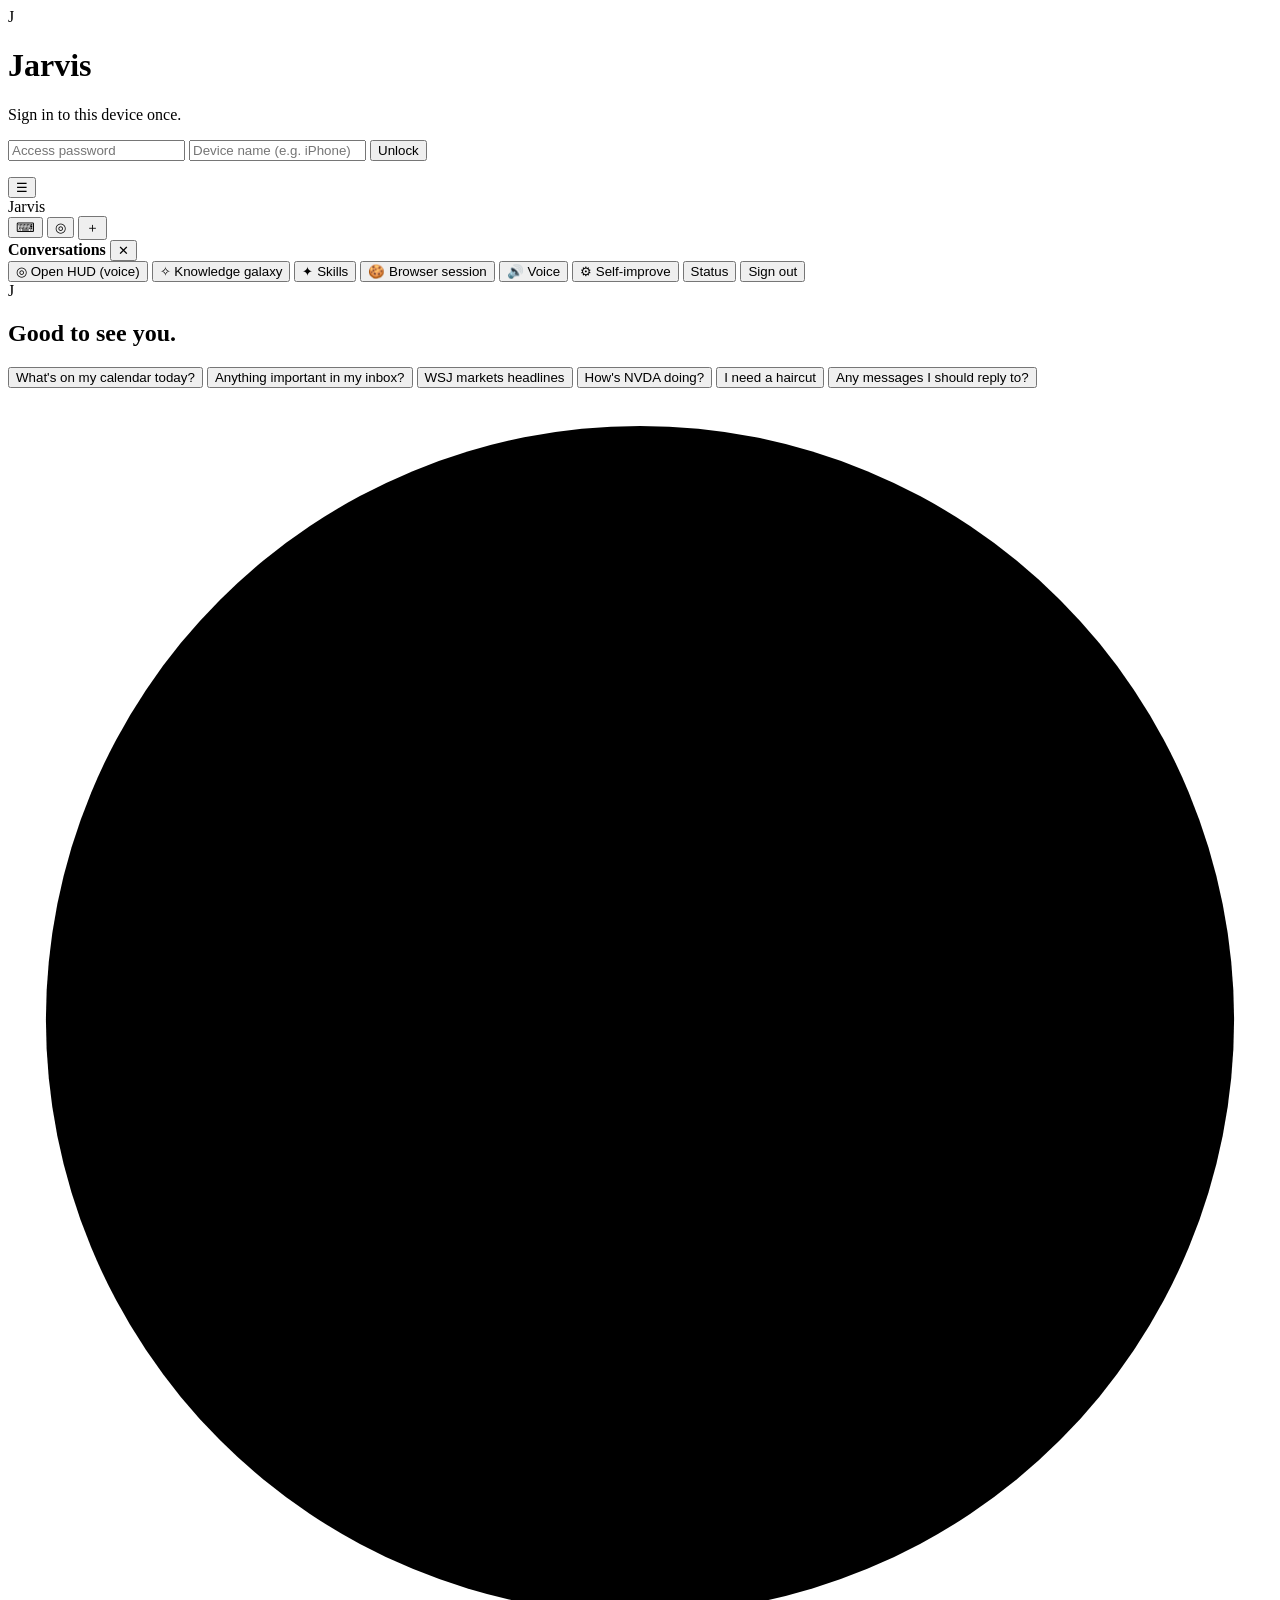
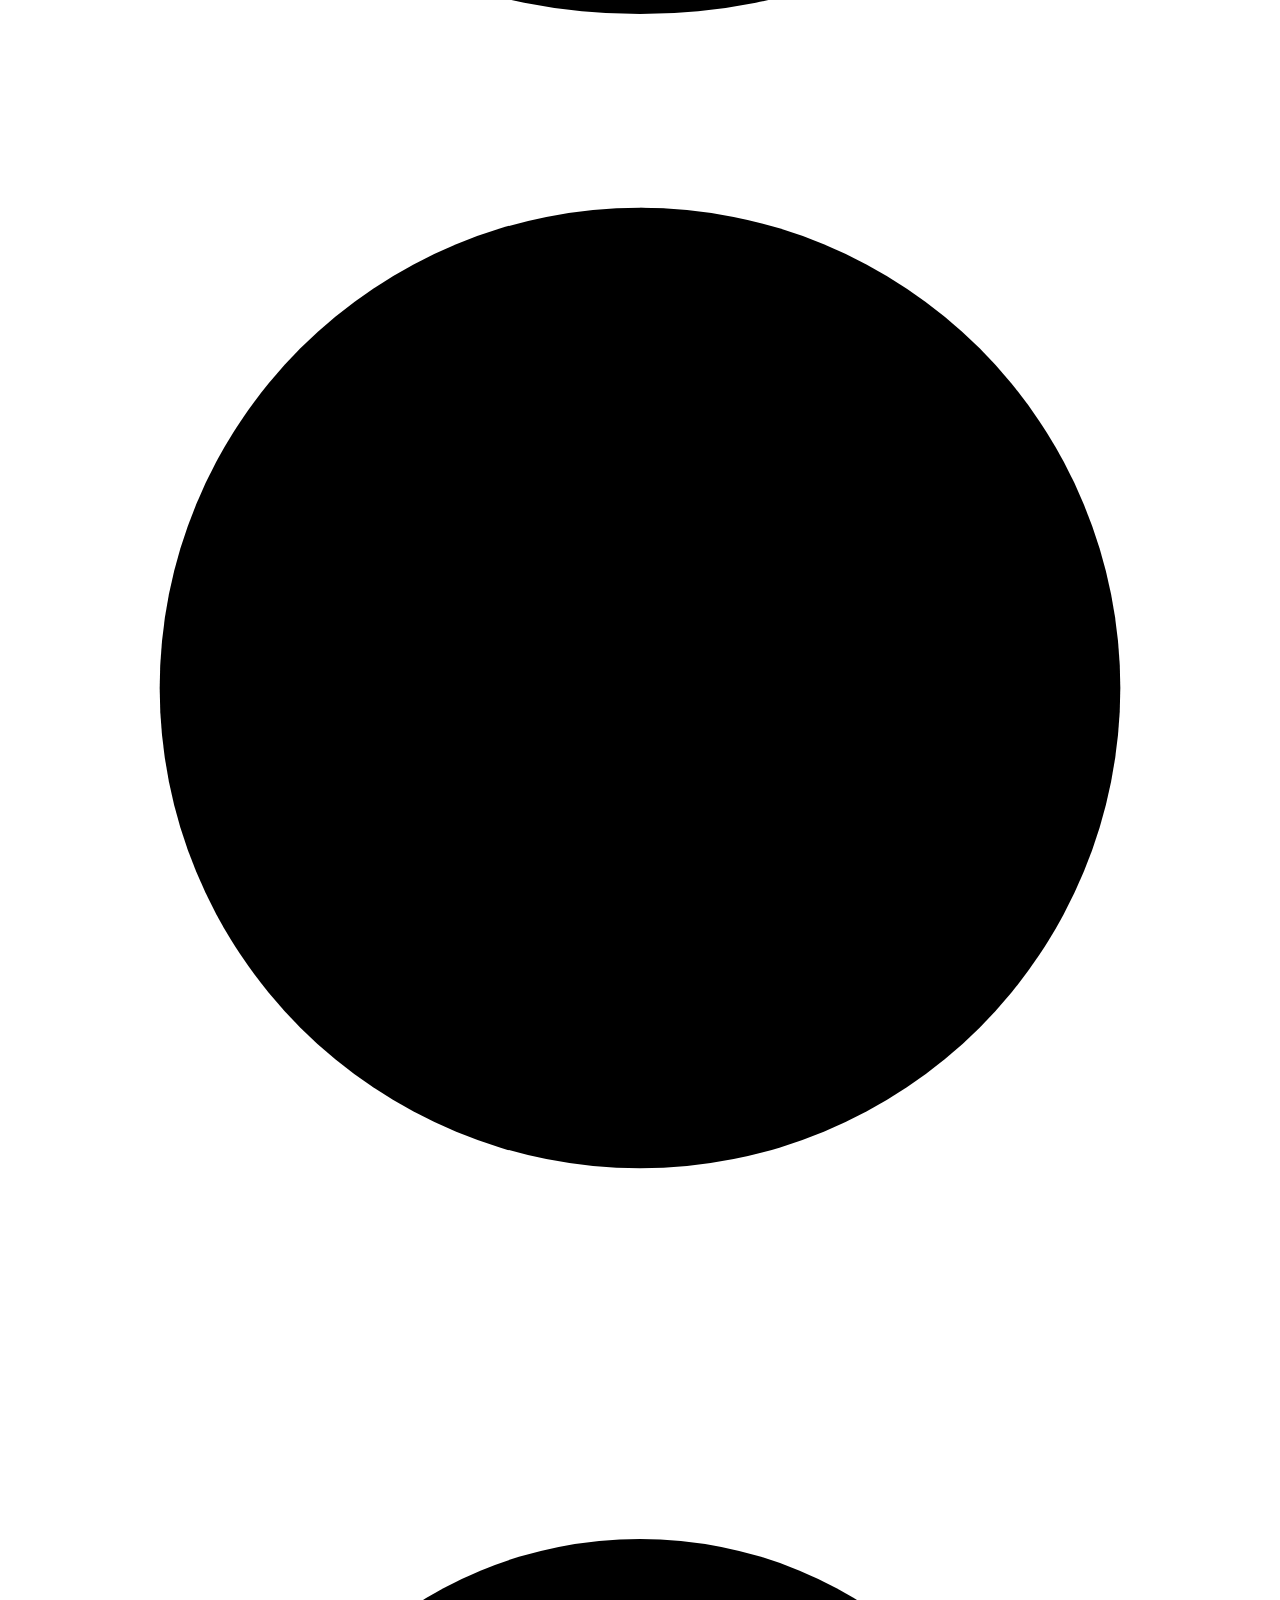
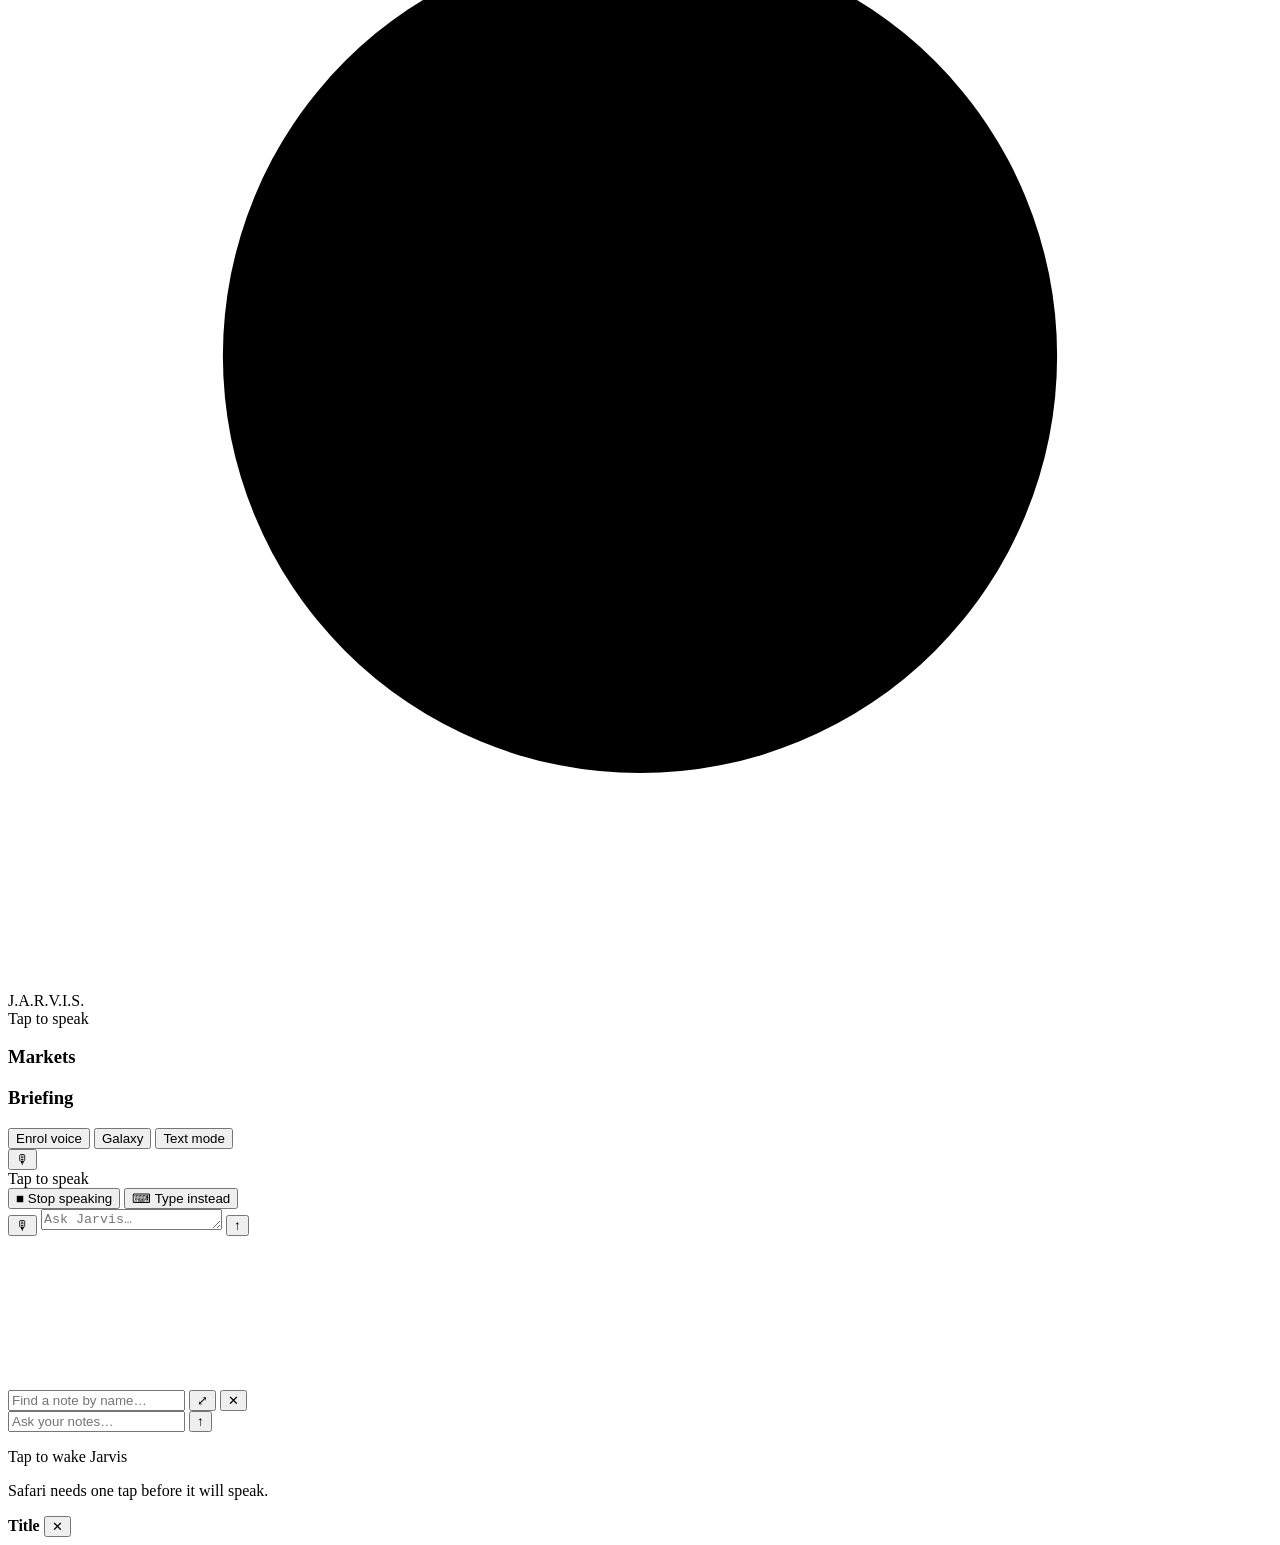
==== web/index.html @ 0a6e9d6f "Notice notes that arrive on their own, and stop speech dying after one answer Two fixes and one addi" ====
<!doctype html>
<html lang="en">
<head>
<meta charset="utf-8">
<meta name="viewport" content="width=device-width, initial-scale=1, viewport-fit=cover, maximum-scale=1">
<meta name="theme-color" content="#0b0f14">
<meta name="apple-mobile-web-app-capable" content="yes">
<meta name="apple-mobile-web-app-status-bar-style" content="black-translucent">
<meta name="apple-mobile-web-app-title" content="Jarvis">
<title>Jarvis</title>
<link rel="manifest" href="/manifest.webmanifest">
<link rel="apple-touch-icon" href="/static/icons/icon-192.png">
<link rel="stylesheet" href="/static/style.css?v=19">
<link rel="stylesheet" href="/static/hud.css?v=19">
</head>
<body>

<div id="login" class="gate">
  <div class="gate-card">
    <div class="logo">J</div>
    <h1>Jarvis</h1>
    <p class="muted">Sign in to this device once.</p>
    <input id="password" type="password" placeholder="Access password" autocomplete="current-password">
    <input id="label" type="text" placeholder="Device name (e.g. iPhone)" autocomplete="off">
    <button id="login-btn">Unlock</button>
    <p id="login-error" class="error"></p>
  </div>
</div>

<div id="app" class="app hidden">
  <header class="topbar">
    <button id="menu-btn" class="icon-btn" aria-label="Conversations">☰</button>
    <div class="title">
      <span class="dot" id="status-dot"></span>
      <span>Jarvis</span>
    </div>
    <div class="topbar-actions">
      <button id="mode-btn" class="icon-btn" aria-label="Switch between voice and text" title="Switch mode">⌨</button>
      <button id="loc-btn" class="icon-btn" aria-label="Share location" title="Share location">◎</button>
      <button id="new-btn" class="icon-btn" aria-label="New conversation">＋</button>
    </div>
  </header>

  <aside id="drawer" class="drawer">
    <div class="drawer-head">
      <strong>Conversations</strong>
      <button id="drawer-close" class="icon-btn">✕</button>
    </div>
    <div id="conv-list" class="conv-list"></div>
    <div class="drawer-foot">
      <button id="hud-btn" class="ghost-btn">◎ Open HUD (voice)</button>
      <button id="galaxy-btn" class="ghost-btn">✧ Knowledge galaxy</button>
      <button id="skills-btn" class="ghost-btn">✦ Skills</button>
      <button id="cookies-btn" class="ghost-btn">🍪 Browser session</button>
      <button id="voice-btn" class="ghost-btn">🔊 Voice</button>
      <button id="auto-btn" class="ghost-btn">⚙ Self-improve</button>
      <button id="status-btn" class="ghost-btn">Status</button>
      <button id="logout-btn" class="ghost-btn danger">Sign out</button>
    </div>
  </aside>
  <div id="scrim" class="scrim"></div>

  <main id="messages" class="messages">
    <div class="welcome">
      <div class="logo big">J</div>
      <h2>Good to see you.</h2>
      <div class="suggestions">
        <button class="chip">What's on my calendar today?</button>
        <button class="chip">Anything important in my inbox?</button>
        <button class="chip">WSJ markets headlines</button>
        <button class="chip">How's NVDA doing?</button>
        <button class="chip">I need a haircut</button>
        <button class="chip">Any messages I should reply to?</button>
      </div>
    </div>
  </main>

  <div id="hud" class="hud hidden" data-state="idle">
    <div id="hud-alert" class="hud-alert hidden"></div>

    <div id="hud-stage" class="hud-stage" role="button" tabindex="0"
         aria-label="Tap to speak to Jarvis">
      <svg class="hud-ring spin-slow" viewBox="0 0 200 200" aria-hidden="true">
        <circle class="ring-track" cx="100" cy="100" r="94"/>
        <circle class="ring-outer" cx="100" cy="100" r="88" stroke-dasharray="2 10"/>
        <path class="ring-sweep" d="M100 12 A88 88 0 0 1 172 52"/>
        <path class="ring-accent" d="M28 148 A88 88 0 0 0 62 180"/>
      </svg>

      <svg class="hud-ring spin-reverse" viewBox="0 0 200 200" aria-hidden="true">
        <circle class="ring-track" cx="100" cy="100" r="76"/>
        <g class="ring-ticks" id="hud-ticks"></g>
        <path class="ring-sweep" d="M100 24 A76 76 0 0 1 152 46" opacity="0.75"/>
      </svg>

      <svg class="hud-ring spin-slow" viewBox="0 0 200 200" aria-hidden="true"
           style="--spin: 68s">
        <circle class="ring-outer" cx="100" cy="100" r="66" stroke-dasharray="1 6"/>
      </svg>

      <div class="hud-core">
        <span class="hud-label">J.A.R.V.I.S.</span>
      </div>
    </div>

    <div id="hud-status" class="hud-status">Tap to speak</div>

    <!-- Panels flank the reactor on a wide screen and stack under it on a
         phone. They refresh on their own timers and never call the model. -->
    <div class="hud-panels">
      <section class="hud-panel" id="panel-markets">
        <h3>Markets <span class="dot-status" data-for="markets"></span></h3>
        <div class="panel-body"></div>
      </section>
      <section class="hud-panel" id="panel-briefing">
        <h3>Briefing <span class="dot-status" data-for="calendar"></span></h3>
        <div class="panel-body"></div>
      </section>
    </div>

    <div class="hud-actions">
      <button id="hud-enroll" class="hud-btn">Enrol voice</button>
      <button id="hud-galaxy" class="hud-btn">Galaxy</button>
      <button id="hud-exit" class="hud-btn">Text mode</button>
    </div>
  </div>

  <div id="voice-panel" class="voice-panel hidden">
    <div id="voice-transcript" class="voice-transcript"></div>
    <button id="voice-orb" class="voice-orb" aria-label="Hold to speak">
      <span class="orb-ring"></span>
      <span class="orb-icon">🎙</span>
    </button>
    <div id="voice-hint" class="voice-hint">Tap to speak</div>
    <div class="voice-actions">
      <button id="voice-stop" class="ghost-btn hidden">■ Stop speaking</button>
      <button id="voice-to-text" class="ghost-btn">⌨ Type instead</button>
    </div>
  </div>

  <form id="composer" class="composer">
    <button id="mic-btn" type="button" class="icon-btn mic" aria-label="Dictate">🎙</button>
    <textarea id="input" rows="1" placeholder="Ask Jarvis…" autocomplete="off"></textarea>
    <button id="send" type="submit" aria-label="Send">↑</button>
  </form>
</div>

<!-- The galaxy sits above everything: it is a place you go, not a panel you
     glance at, and it has to own the whole screen to read as depth. -->
<div id="galaxy" class="galaxy hidden">
  <!-- Two layers: a 2D starfield beneath, the WebGL graph above it with a
       transparent background. Keeping the backdrop out of three.js means a
       library upgrade can't take it with it. -->
  <canvas id="galaxy-stars"></canvas>
  <div id="galaxy-graph"></div>
  <div class="galaxy-bar">
    <input id="galaxy-search" type="search" placeholder="Find a note by name…"
           autocomplete="off" autocapitalize="none">
    <button id="galaxy-reset" class="icon-btn" title="Show everything">⤢</button>
    <button id="galaxy-close" class="icon-btn" aria-label="Close galaxy">✕</button>
  </div>
  <div id="galaxy-status" class="galaxy-status hidden"></div>

  <!-- Ask the vault from inside the galaxy. The answer names its sources and
       the camera flies to them. -->
  <div id="galaxy-ask">
    <div id="galaxy-answer" class="hidden"></div>
    <div class="ask-row">
      <input id="ask-input" type="text" autocomplete="off" autocapitalize="sentences"
             placeholder="Ask your notes…">
      <button id="ask-send" aria-label="Ask">↑</button>
    </div>
  </div>

  <div id="galaxy-note" class="galaxy-note hidden"></div>
</div>

<!-- Requirement 8: both the microphone and speechSynthesis need a secure
     context, and on plain HTTP both fail with no error of any kind. -->
<div id="insecure" class="insecure hidden"></div>

<!-- Requirement 2: Safari will not speak until a gesture has primed the audio
     engine, so the page cannot greet you on load. This asks for that gesture
     once, with the galaxy visible behind it, and the greeting follows the tap. -->
<div id="wake-gate" class="wake-gate hidden">
  <div class="wake-inner">
    <div class="wake-ring"></div>
    <!-- The greeting is on screen the moment the page loads; the tap is only
         what lets Safari say it out loud. -->
    <p class="wake-greeting" id="wake-greeting"></p>
    <p class="wake-title">Tap to wake Jarvis</p>
    <p class="wake-sub">Safari needs one tap before it will speak.</p>
  </div>
</div>

<div id="modal" class="modal hidden">
  <div class="modal-card">
    <div class="modal-head">
      <strong id="modal-title">Title</strong>
      <button id="modal-close" class="icon-btn">✕</button>
    </div>
    <div id="modal-body" class="modal-body"></div>
  </div>
</div>

<!-- Startup failures are otherwise invisible: a module that throws leaves every
     handler unbound, so the page renders normally and no button does anything.
     "It won't let me click unlock" is what that looks like from outside. This
     puts the actual error on screen where it can be read and reported. -->
<script>
(function () {
  var shown = false;
  // A mismatched pair of cached modules produces exactly this: one file fresh,
  // one stale, and an import that no longer resolves. Clearing and reloading
  // once fixes it, and there is no version of this the user could fix by hand.
  function healOnce(what) {
    if (!/Importing binding|SyntaxError|Failed to fetch dynamically imported/.test(what)) return false;
    if (sessionStorage.getItem('jarvis_healed')) return false;   // never loop
    sessionStorage.setItem('jarvis_healed', '1');
    var done = function () { location.reload(); };
    var jobs = [];
    if (window.caches) jobs.push(caches.keys().then(function (keys) {
      return Promise.all(keys.map(function (k) { return caches.delete(k); }));
    }));
    if (navigator.serviceWorker) jobs.push(
      navigator.serviceWorker.getRegistrations().then(function (rs) {
        return Promise.all(rs.map(function (r) { return r.unregister(); }));
      })
    );
    Promise.all(jobs).then(done, done);
    return true;
  }

  function show(what) {
    if (shown) return;
    shown = true;
    if (healOnce(what)) return;
    var bar = document.createElement('div');
    bar.setAttribute('role', 'alert');
    bar.style.cssText = 'position:fixed;left:0;right:0;bottom:0;z-index:9999;'
      + 'background:#3a1113;color:#ffd7d7;font:12px/1.4 ui-monospace,monospace;'
      + 'padding:10px 12px;max-height:40vh;overflow:auto;border-top:1px solid #ff5f56';
    bar.textContent = 'Jarvis failed to start: ' + what
      + ' — reload, and if it persists send this line.';
    document.body.appendChild(bar);
  }
  window.addEventListener('error', function (e) {
    show((e.message || 'script error') + (e.filename ? ' @ ' + e.filename.split('/').pop()
      + ':' + e.lineno : ''));
  });
  window.addEventListener('unhandledrejection', function (e) {
    show(String((e.reason && e.reason.message) || e.reason || 'promise rejected'));
  });
  // A module that never runs is the case a plain error handler misses: the
  // failure is a load error, not a thrown one.
  window.addEventListener('load', function () {
    setTimeout(function () {
      if (!window.__jarvisStarted) {
        show('the app script did not run (a load or syntax error)');
      }
    }, 3000);
  });
})();
</script>
<script type="module" src="/static/app.js?v=19"></script>
</body>
</html>
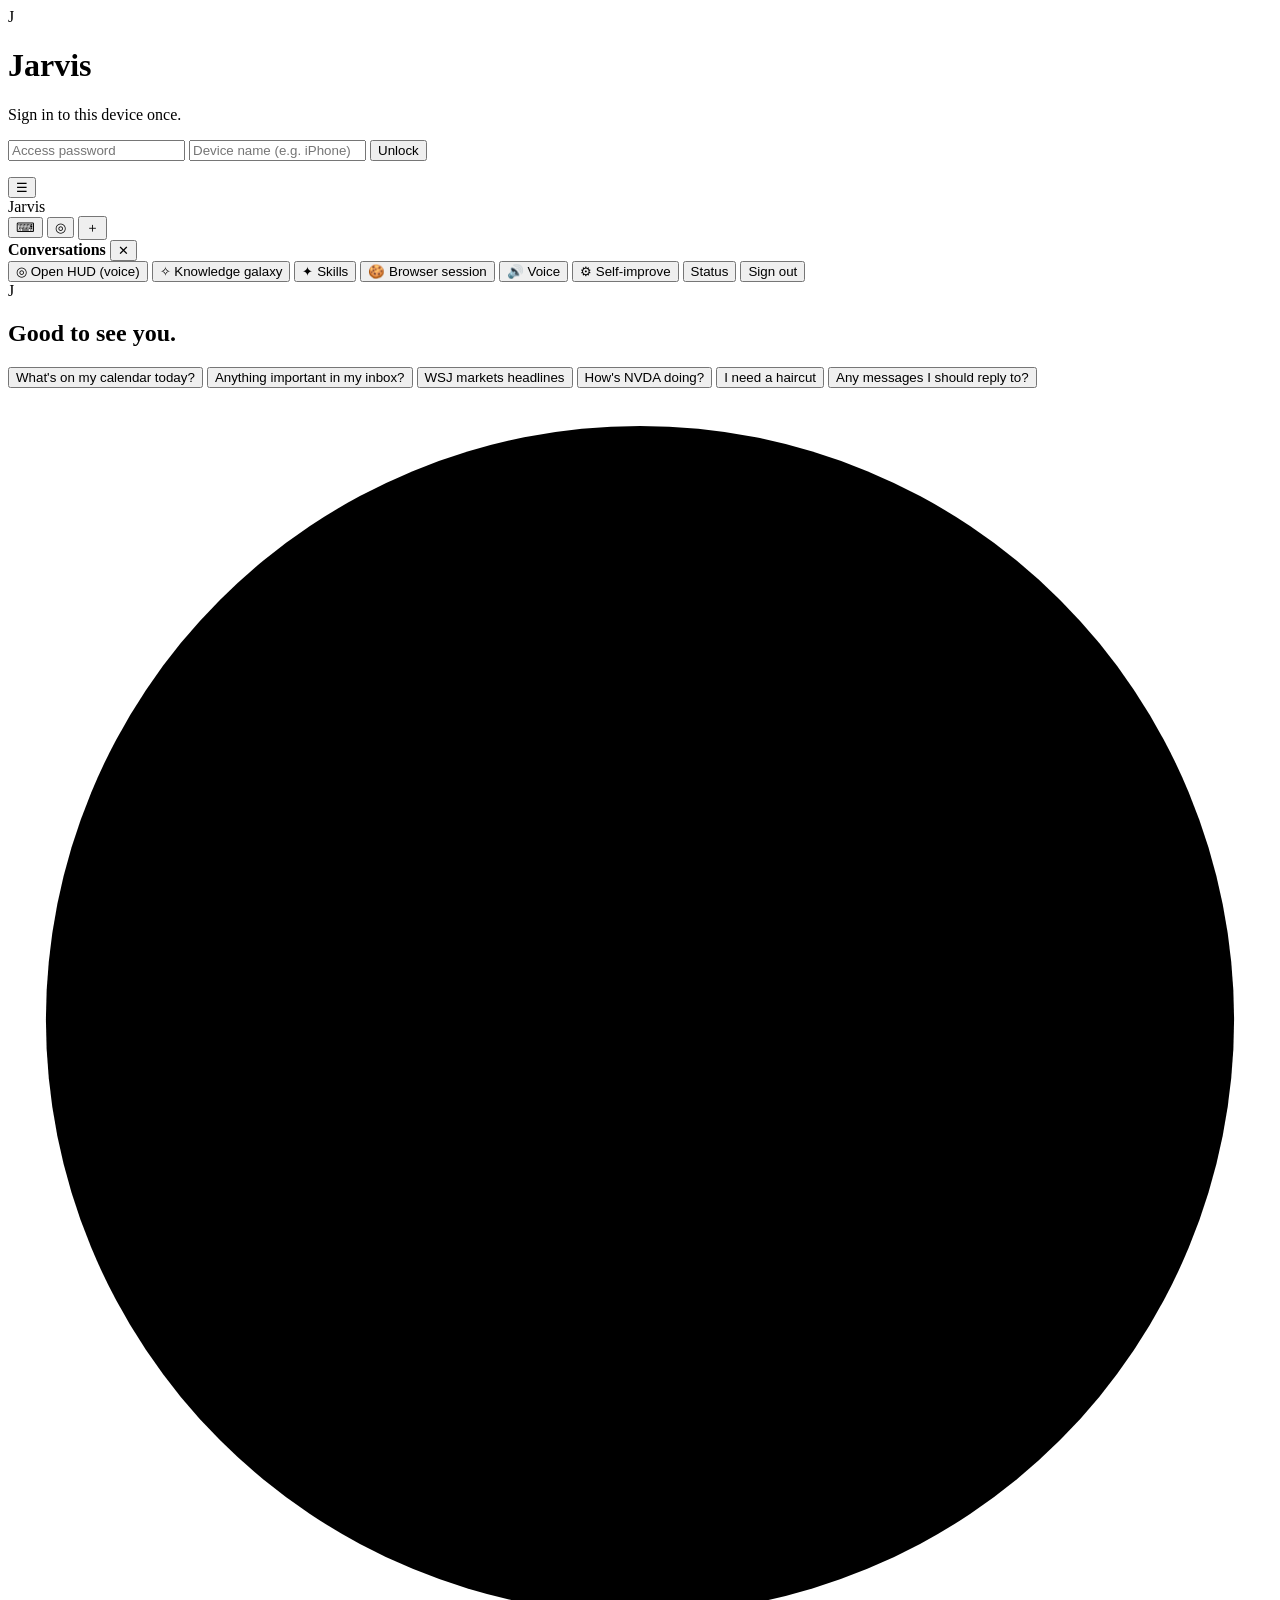
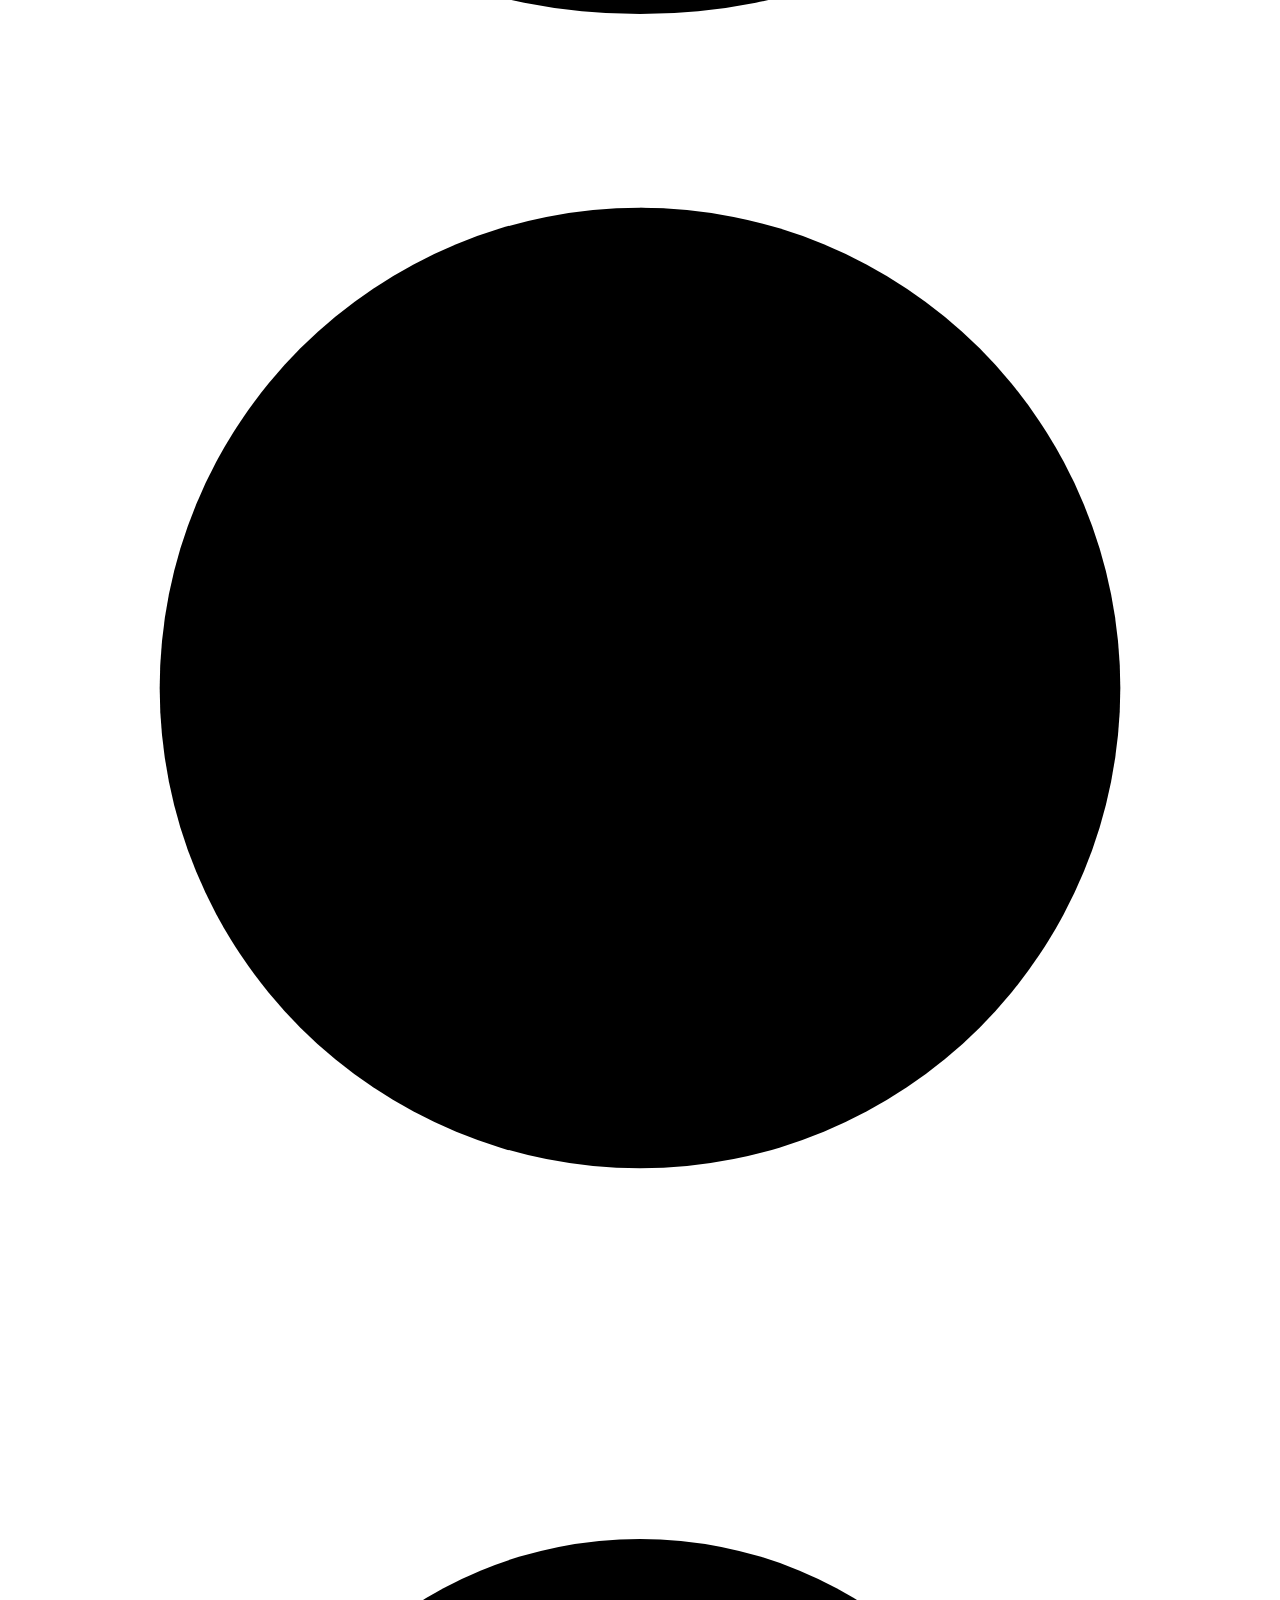
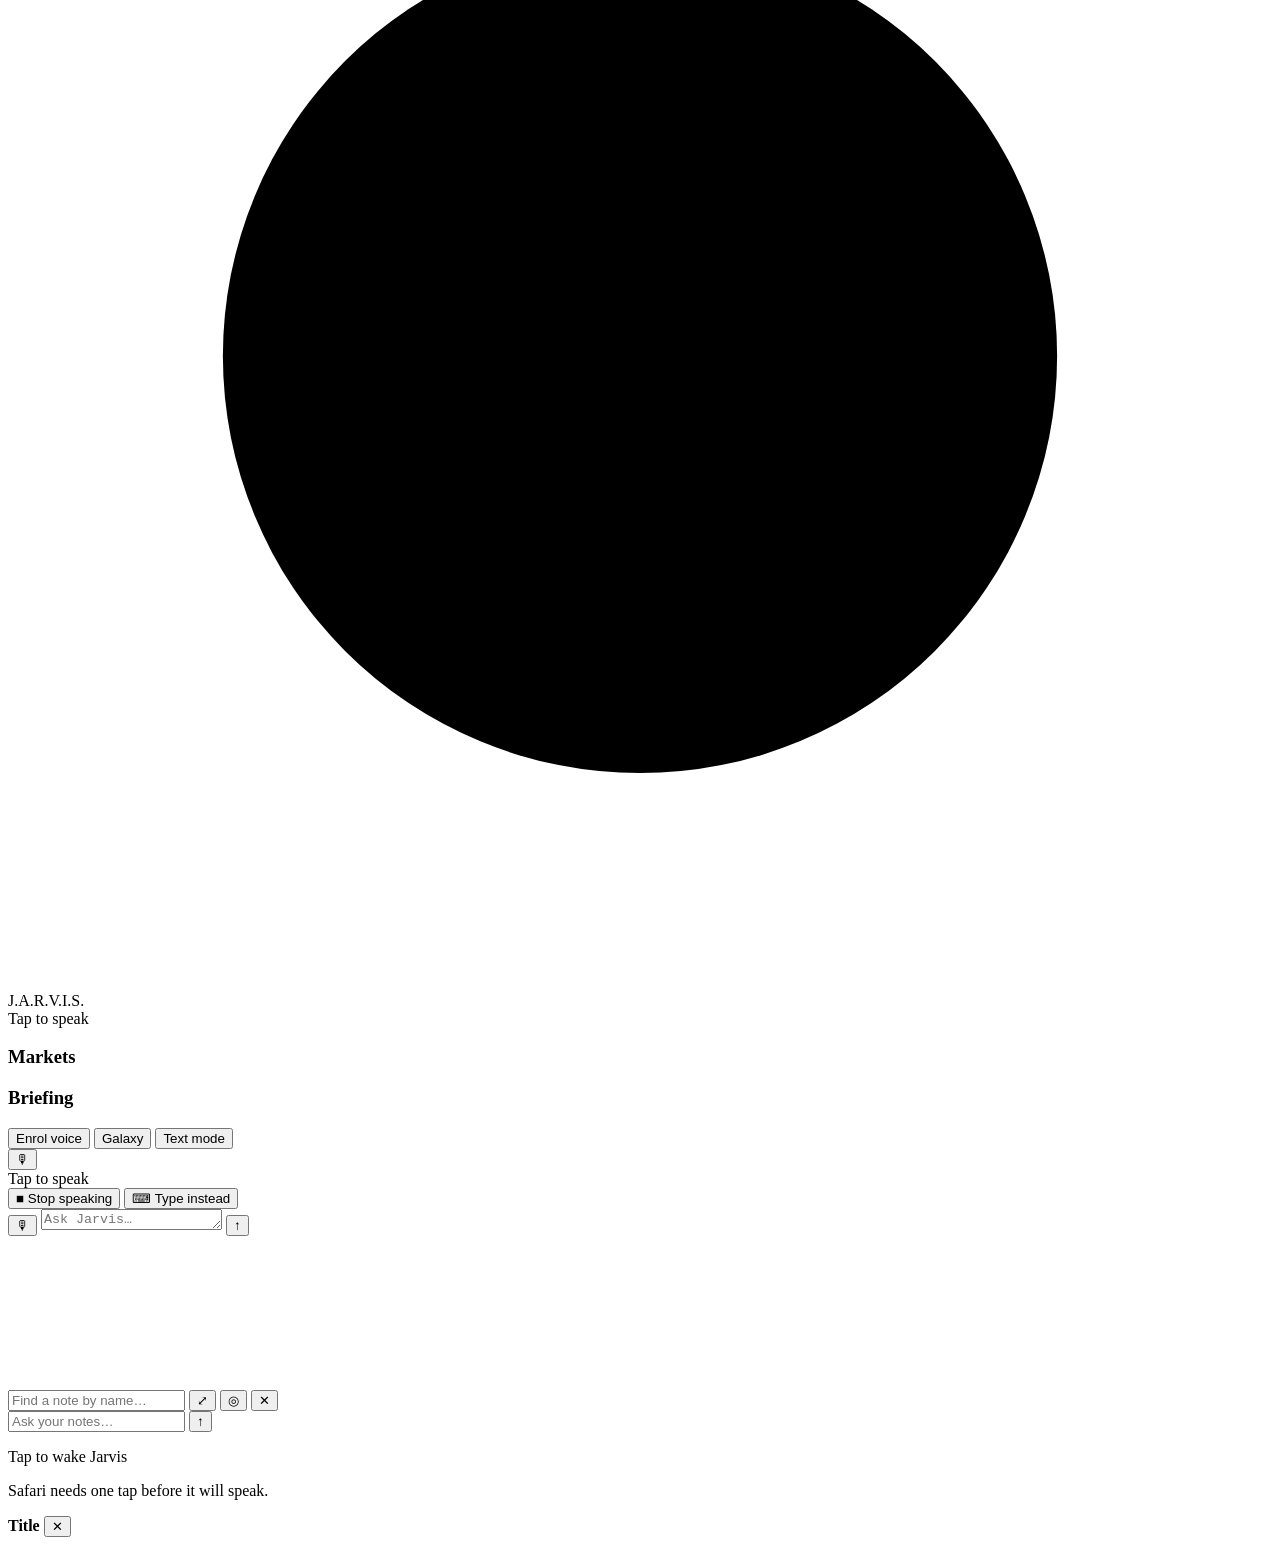
==== commit e949358d: "Give the galaxy an arc reactor A circular HUD over the stars: concentric rings, a cyan-white core, a" ====
--- a/web/index.html
+++ b/web/index.html
@@ -10,8 +10,8 @@
 <title>Jarvis</title>
 <link rel="manifest" href="/manifest.webmanifest">
 <link rel="apple-touch-icon" href="/static/icons/icon-192.png">
-<link rel="stylesheet" href="/static/style.css?v=19">
-<link rel="stylesheet" href="/static/hud.css?v=19">
+<link rel="stylesheet" href="/static/style.css?v=20">
+<link rel="stylesheet" href="/static/hud.css?v=20">
 </head>
 <body>
 
@@ -157,6 +157,8 @@
     <input id="galaxy-search" type="search" placeholder="Find a note by name…"
            autocomplete="off" autocapitalize="none">
     <button id="galaxy-reset" class="icon-btn" title="Show everything">⤢</button>
+    <button id="reactor-toggle" class="icon-btn" title="Hide the arc reactor"
+            aria-pressed="false">◎</button>
     <button id="galaxy-close" class="icon-btn" aria-label="Close galaxy">✕</button>
   </div>
   <div id="galaxy-status" class="galaxy-status hidden"></div>
@@ -262,6 +264,6 @@
   });
 })();
 </script>
-<script type="module" src="/static/app.js?v=19"></script>
+<script type="module" src="/static/app.js?v=20"></script>
 </body>
 </html>
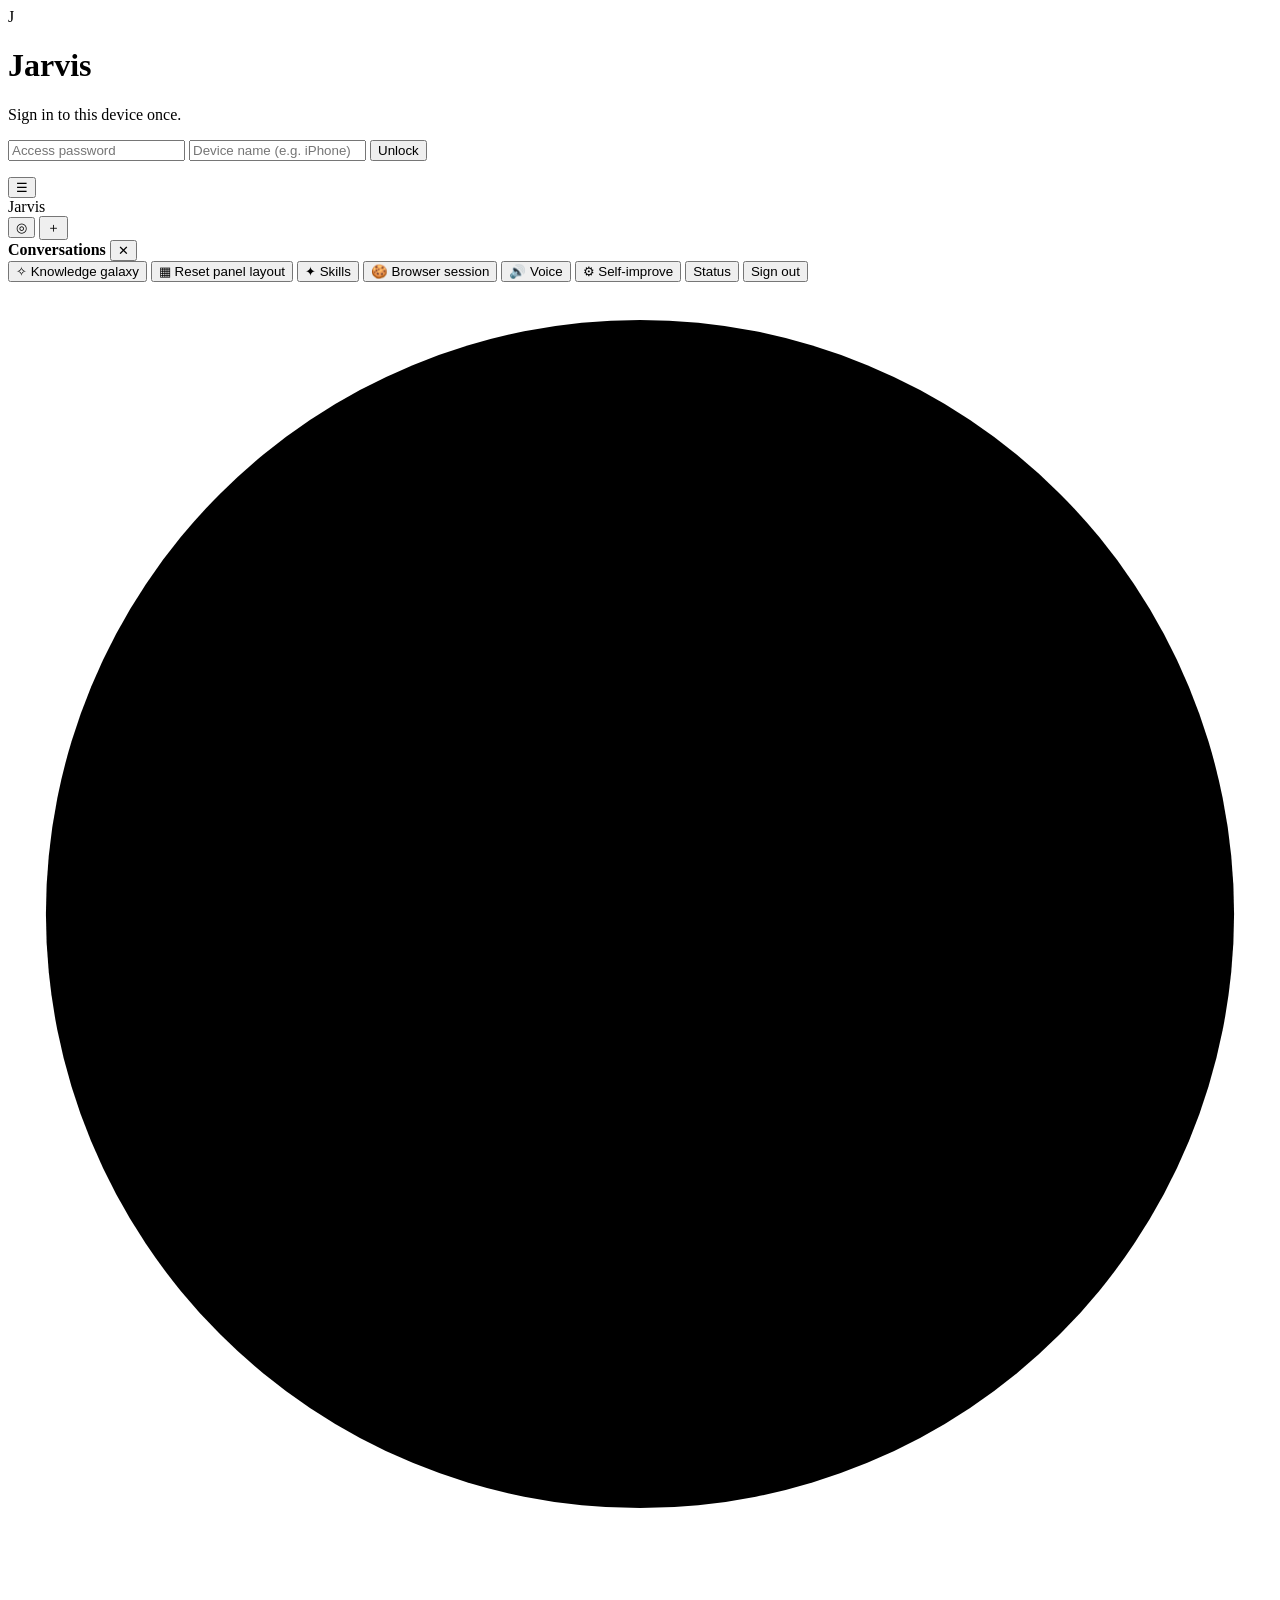
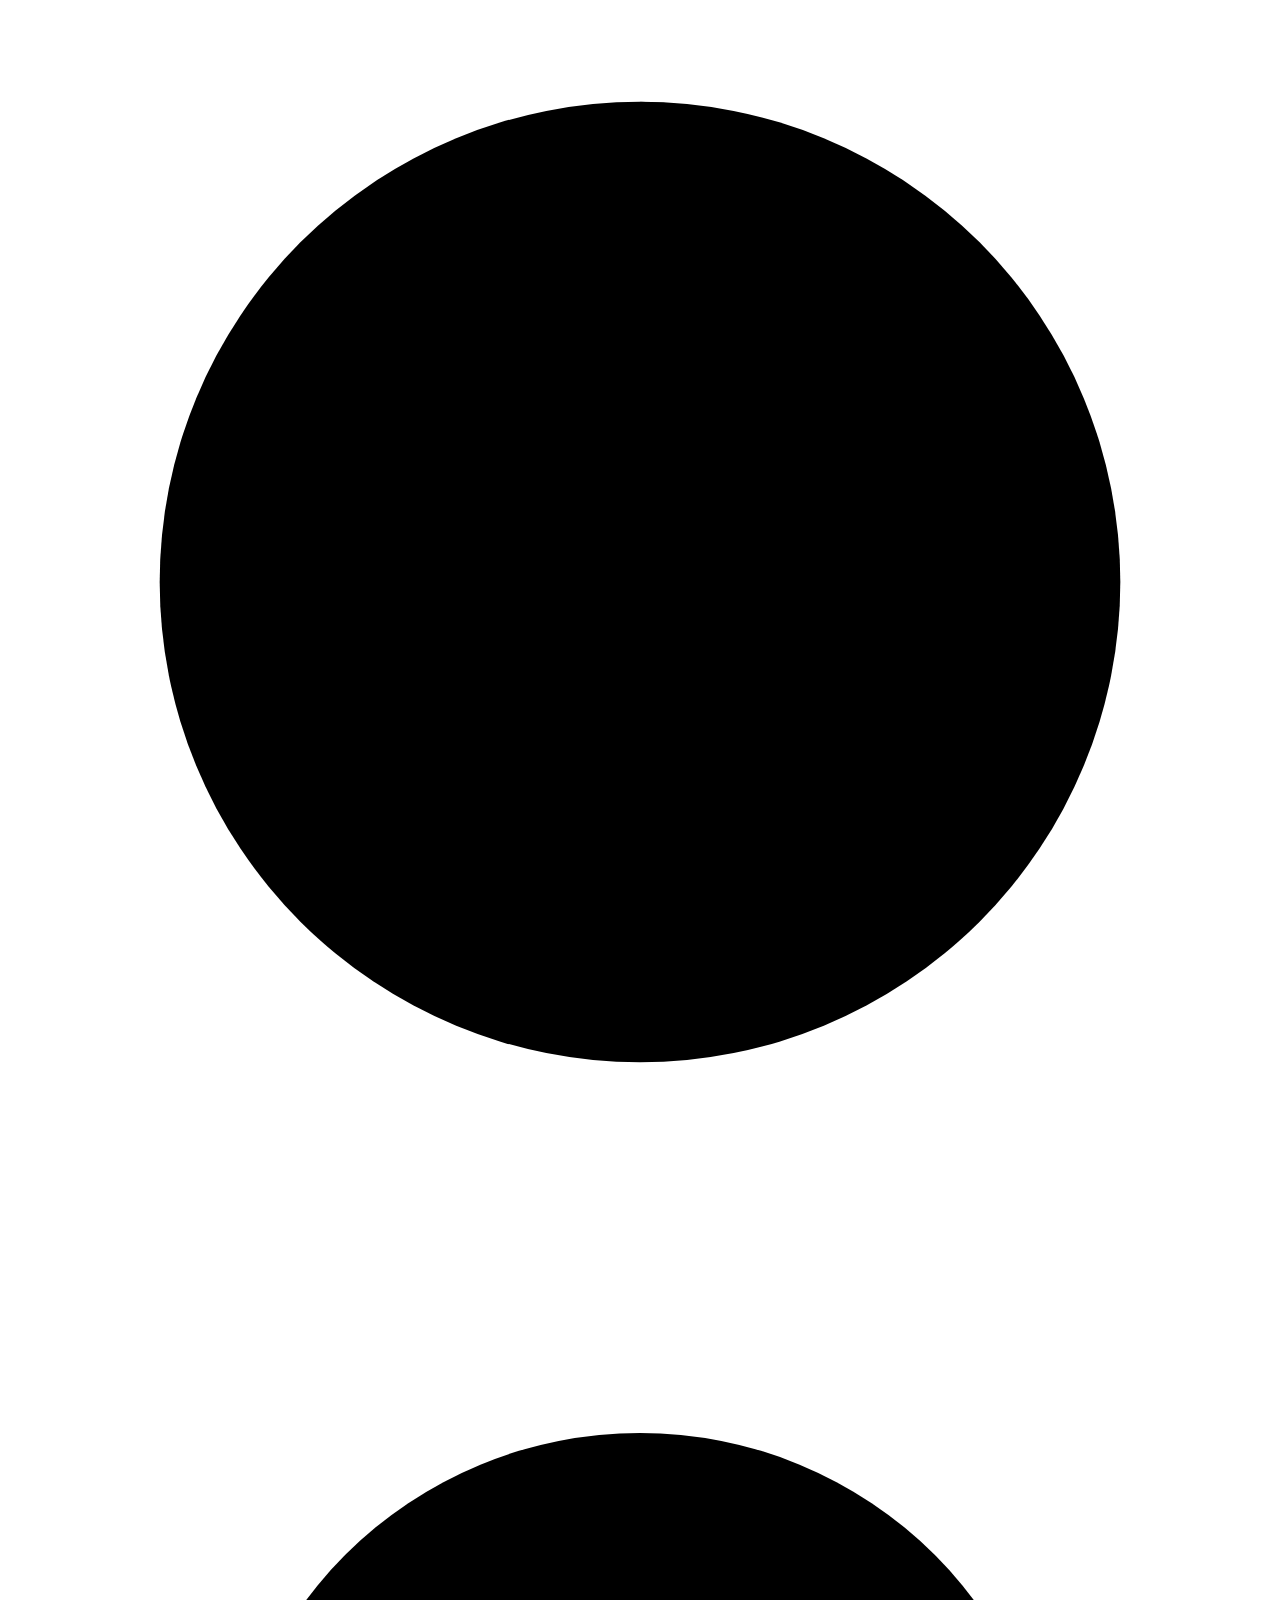
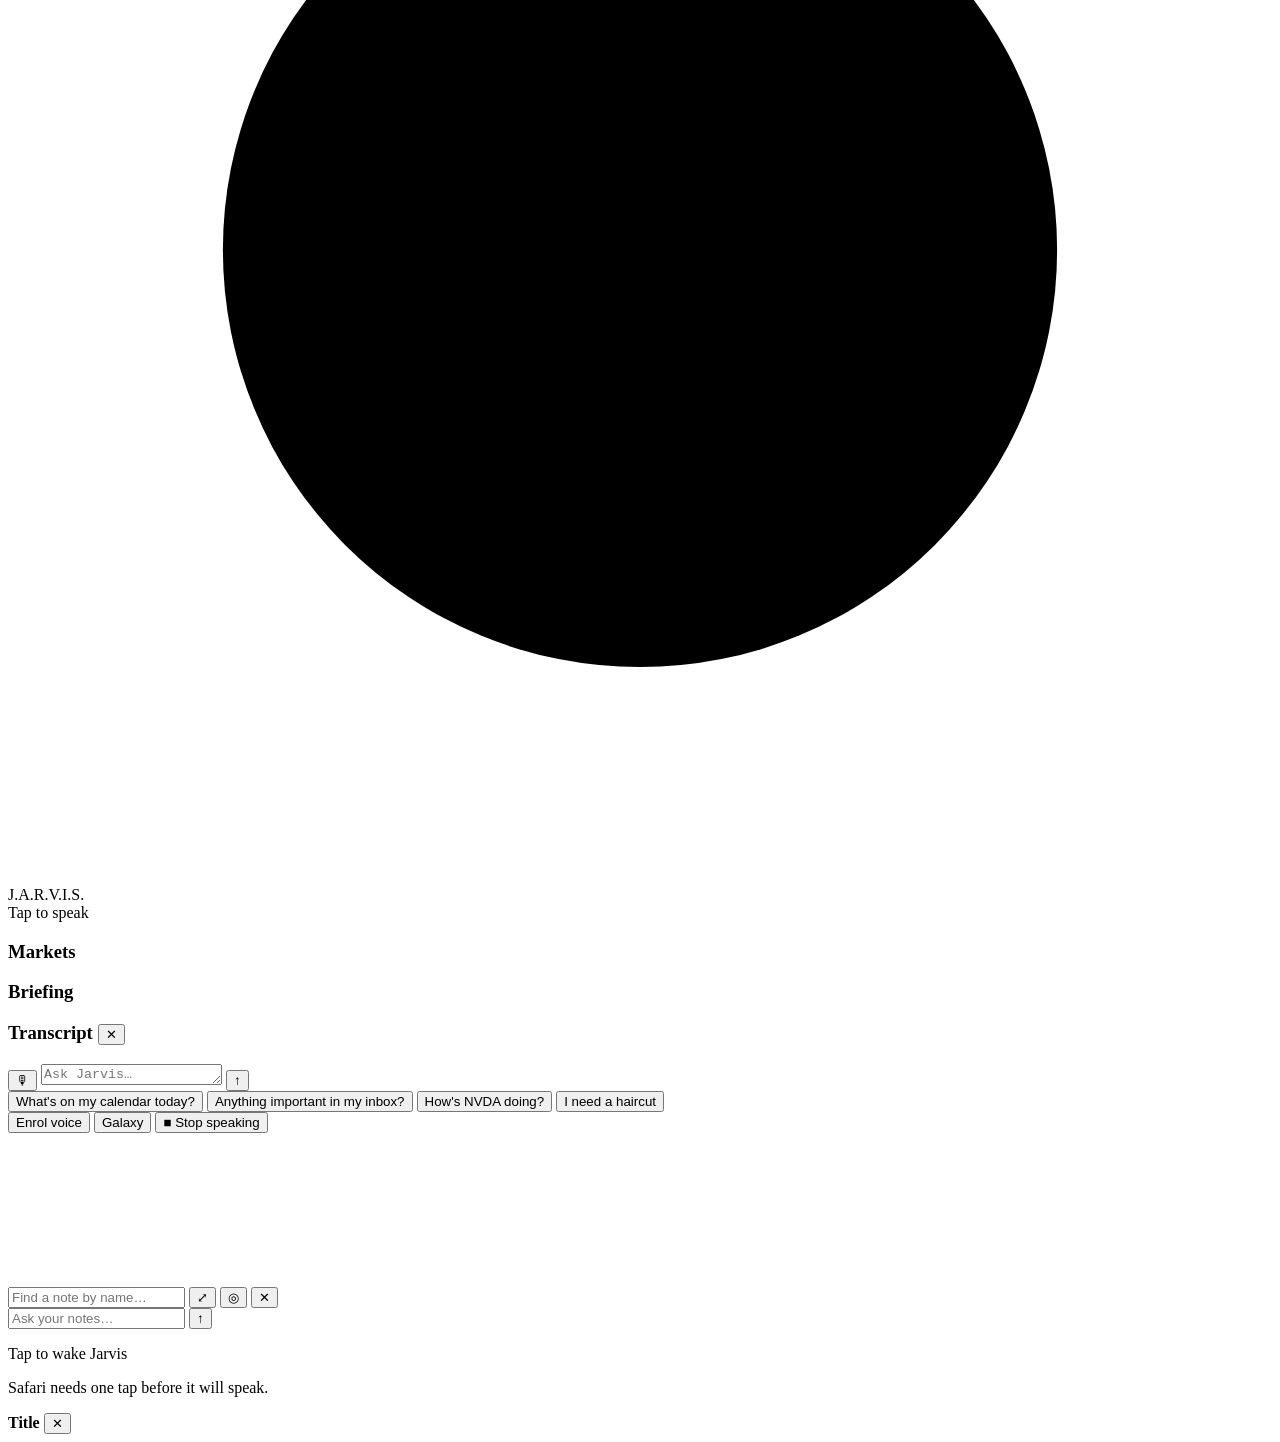
==== commit eebbcfbb: "One screen, with the reactor in it and panels you can move The voice/text split is gone. There was a" ====
--- a/web/index.html
+++ b/web/index.html
@@ -35,7 +35,6 @@
       <span>Jarvis</span>
     </div>
     <div class="topbar-actions">
-      <button id="mode-btn" class="icon-btn" aria-label="Switch between voice and text" title="Switch mode">⌨</button>
       <button id="loc-btn" class="icon-btn" aria-label="Share location" title="Share location">◎</button>
       <button id="new-btn" class="icon-btn" aria-label="New conversation">＋</button>
     </div>
@@ -48,8 +47,8 @@
     </div>
     <div id="conv-list" class="conv-list"></div>
     <div class="drawer-foot">
-      <button id="hud-btn" class="ghost-btn">◎ Open HUD (voice)</button>
       <button id="galaxy-btn" class="ghost-btn">✧ Knowledge galaxy</button>
+      <button id="layout-btn" class="ghost-btn">▦ Reset panel layout</button>
       <button id="skills-btn" class="ghost-btn">✦ Skills</button>
       <button id="cookies-btn" class="ghost-btn">🍪 Browser session</button>
       <button id="voice-btn" class="ghost-btn">🔊 Voice</button>
@@ -60,22 +59,7 @@
   </aside>
   <div id="scrim" class="scrim"></div>
 
-  <main id="messages" class="messages">
-    <div class="welcome">
-      <div class="logo big">J</div>
-      <h2>Good to see you.</h2>
-      <div class="suggestions">
-        <button class="chip">What's on my calendar today?</button>
-        <button class="chip">Anything important in my inbox?</button>
-        <button class="chip">WSJ markets headlines</button>
-        <button class="chip">How's NVDA doing?</button>
-        <button class="chip">I need a haircut</button>
-        <button class="chip">Any messages I should reply to?</button>
-      </div>
-    </div>
-  </main>
-
-  <div id="hud" class="hud hidden" data-state="idle">
+  <div id="hud" class="hud" data-state="idle">
     <div id="hud-alert" class="hud-alert hidden"></div>
 
     <div id="hud-stage" class="hud-stage" role="button" tabindex="0"
@@ -116,33 +100,43 @@
         <h3>Briefing <span class="dot-status" data-for="calendar"></span></h3>
         <div class="panel-body"></div>
       </section>
+
+      <!-- The written side of the conversation. A panel like the others, so it
+           can be dragged out of the way, and hidden until there is something in
+           it — an empty transcript box in the middle of the HUD is clutter. -->
+      <section class="hud-panel transcript hidden" id="panel-transcript">
+        <h3>Transcript
+          <button id="transcript-clear" class="panel-x" aria-label="Clear">✕</button>
+        </h3>
+        <div class="panel-body">
+          <main id="messages" class="messages"></main>
+        </div>
+      </section>
+    </div>
+
+    <!-- Type or talk, same screen. A typed question is answered in writing; a
+         spoken one is answered out loud. -->
+    <form id="composer" class="composer">
+      <button id="mic-btn" type="button" class="icon-btn mic" aria-label="Dictate">🎙</button>
+      <textarea id="input" rows="1" placeholder="Ask Jarvis…" autocomplete="off"></textarea>
+      <button id="send" type="submit" aria-label="Send">↑</button>
+    </form>
+
+    <!-- Something to ask, for a screen that otherwise starts empty. Goes away
+         after the first question and does not come back. -->
+    <div id="hud-suggestions" class="hud-suggestions">
+      <button class="chip">What's on my calendar today?</button>
+      <button class="chip">Anything important in my inbox?</button>
+      <button class="chip">How's NVDA doing?</button>
+      <button class="chip">I need a haircut</button>
     </div>
 
     <div class="hud-actions">
       <button id="hud-enroll" class="hud-btn">Enrol voice</button>
       <button id="hud-galaxy" class="hud-btn">Galaxy</button>
-      <button id="hud-exit" class="hud-btn">Text mode</button>
-    </div>
-  </div>
-
-  <div id="voice-panel" class="voice-panel hidden">
-    <div id="voice-transcript" class="voice-transcript"></div>
-    <button id="voice-orb" class="voice-orb" aria-label="Hold to speak">
-      <span class="orb-ring"></span>
-      <span class="orb-icon">🎙</span>
-    </button>
-    <div id="voice-hint" class="voice-hint">Tap to speak</div>
-    <div class="voice-actions">
-      <button id="voice-stop" class="ghost-btn hidden">■ Stop speaking</button>
-      <button id="voice-to-text" class="ghost-btn">⌨ Type instead</button>
-    </div>
-  </div>
-
-  <form id="composer" class="composer">
-    <button id="mic-btn" type="button" class="icon-btn mic" aria-label="Dictate">🎙</button>
-    <textarea id="input" rows="1" placeholder="Ask Jarvis…" autocomplete="off"></textarea>
-    <button id="send" type="submit" aria-label="Send">↑</button>
-  </form>
+      <button id="voice-stop" class="hud-btn hidden">■ Stop speaking</button>
+    </div>
+  </div>
 </div>
 
 <!-- The galaxy sits above everything: it is a place you go, not a panel you
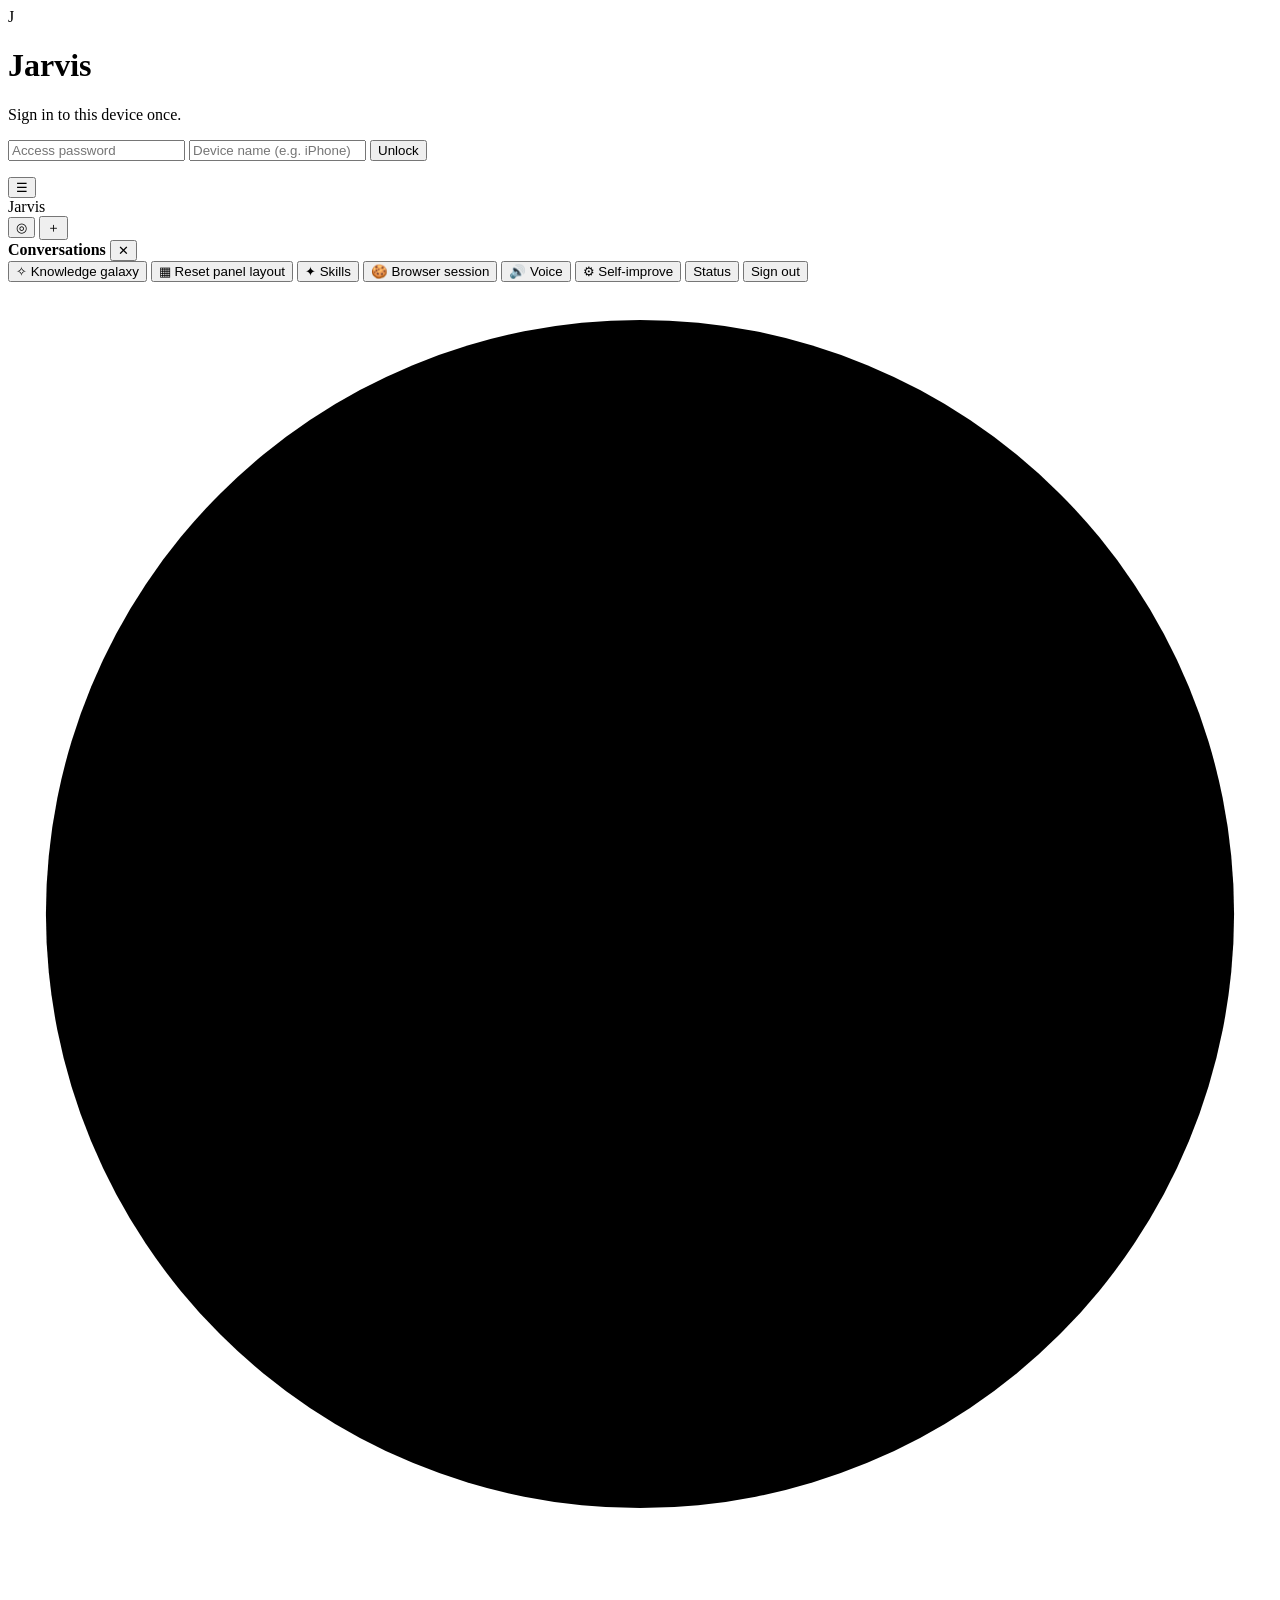
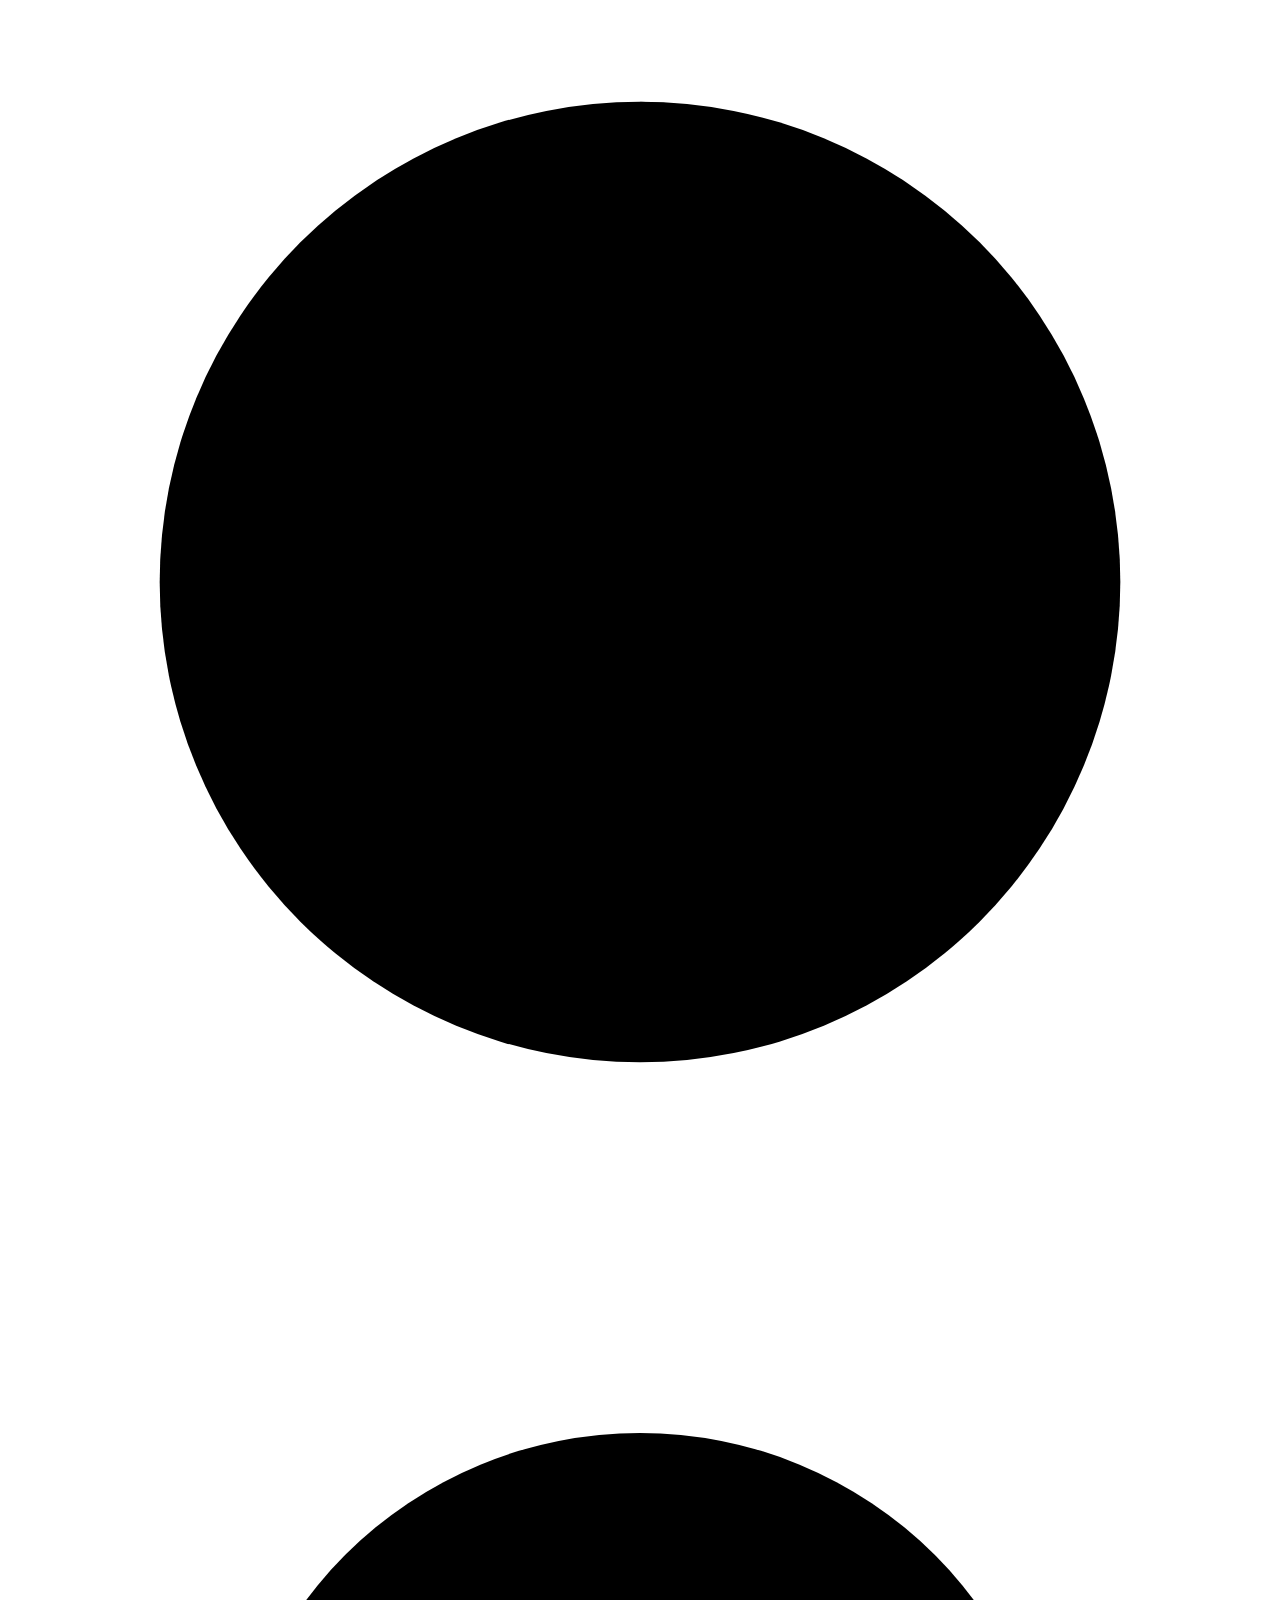
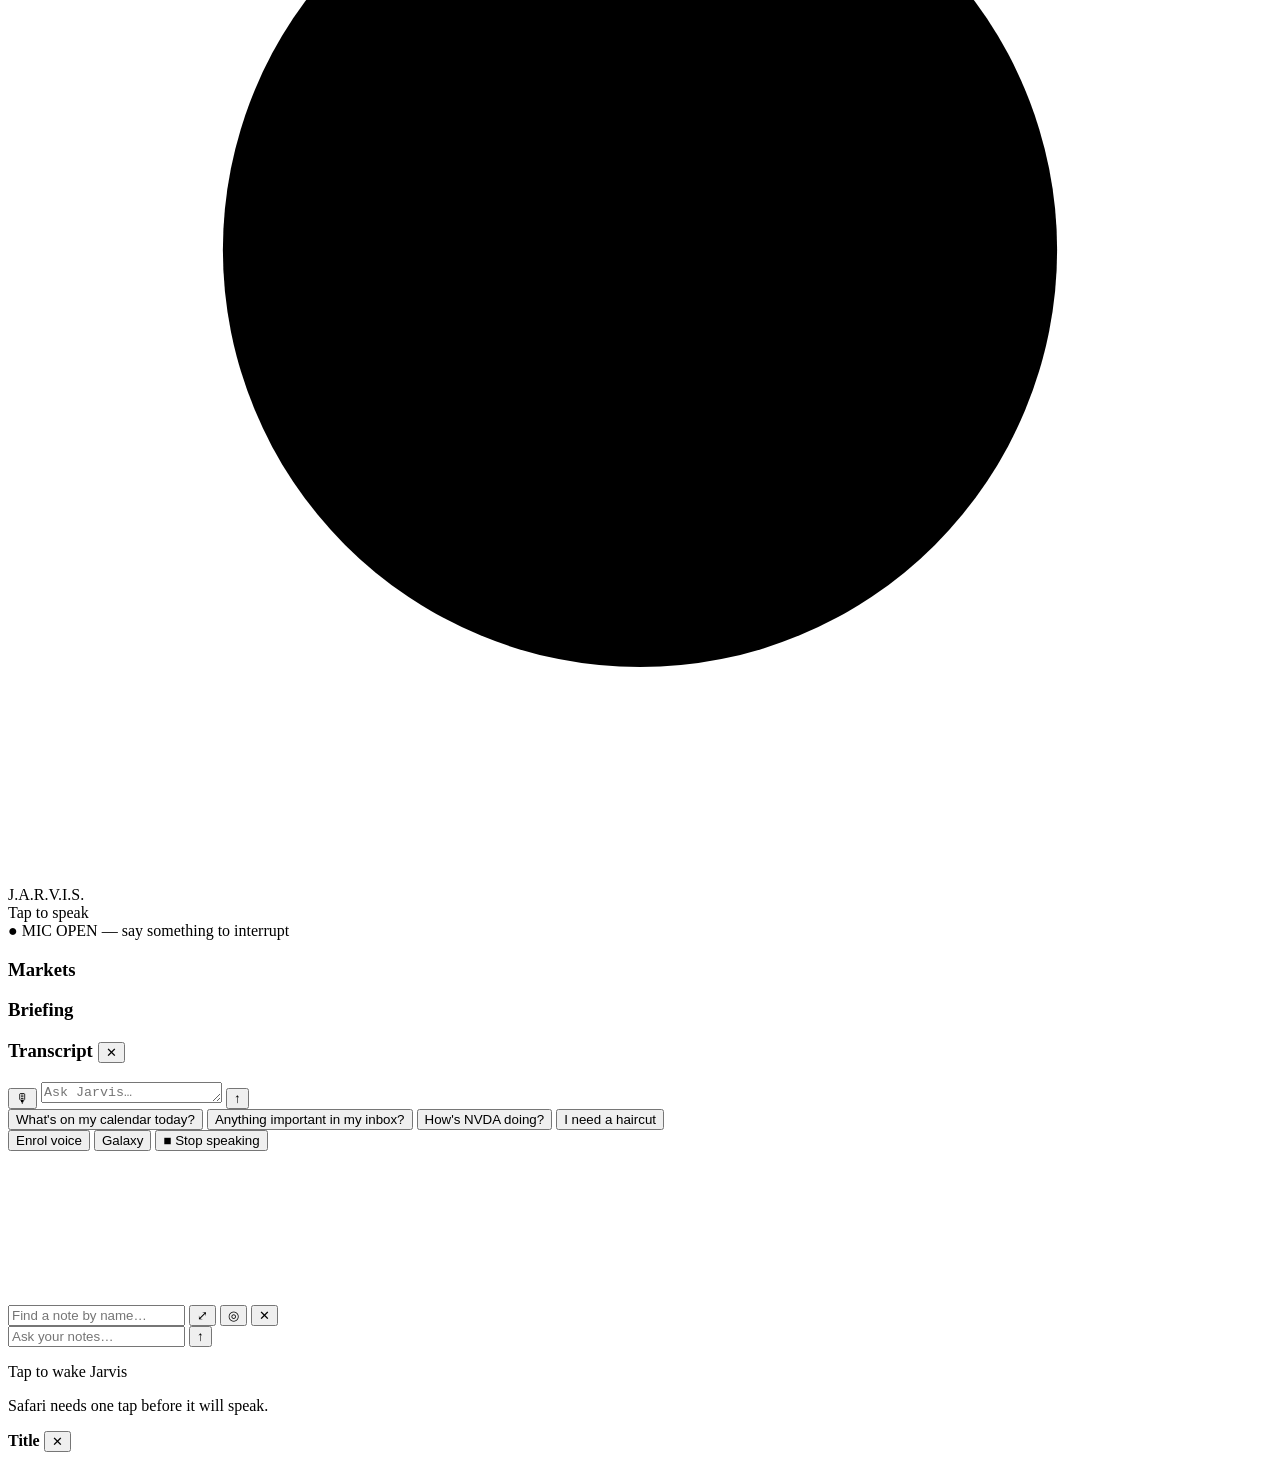
==== commit 3a7dde14: "Give him your voice, let him be interrupted, and put the wake word where it works Three pieces.  **T" ====
--- a/web/index.html
+++ b/web/index.html
@@ -10,8 +10,8 @@
 <title>Jarvis</title>
 <link rel="manifest" href="/manifest.webmanifest">
 <link rel="apple-touch-icon" href="/static/icons/icon-192.png">
-<link rel="stylesheet" href="/static/style.css?v=20">
-<link rel="stylesheet" href="/static/hud.css?v=20">
+<link rel="stylesheet" href="/static/style.css?v=21">
+<link rel="stylesheet" href="/static/hud.css?v=21">
 </head>
 <body>
 
@@ -88,6 +88,15 @@
     </div>
 
     <div id="hud-status" class="hud-status">Tap to speak</div>
+
+    <!-- Privacy, stated rather than implied. The dot is lit only while the
+         microphone is actually open, and the line says plainly where the wake
+         word does and does not work — a wake-word indicator on a browser that
+         cannot do it would be a lie. -->
+    <div class="hud-mic">
+      <span id="mic-armed" class="mic-armed hidden">● MIC OPEN — say something to interrupt</span>
+      <span id="wake-where" class="wake-where"></span>
+    </div>
 
     <!-- Panels flank the reactor on a wide screen and stack under it on a
          phone. They refresh on their own timers and never call the model. -->
@@ -258,6 +267,6 @@
   });
 })();
 </script>
-<script type="module" src="/static/app.js?v=20"></script>
+<script type="module" src="/static/app.js?v=21"></script>
 </body>
 </html>
